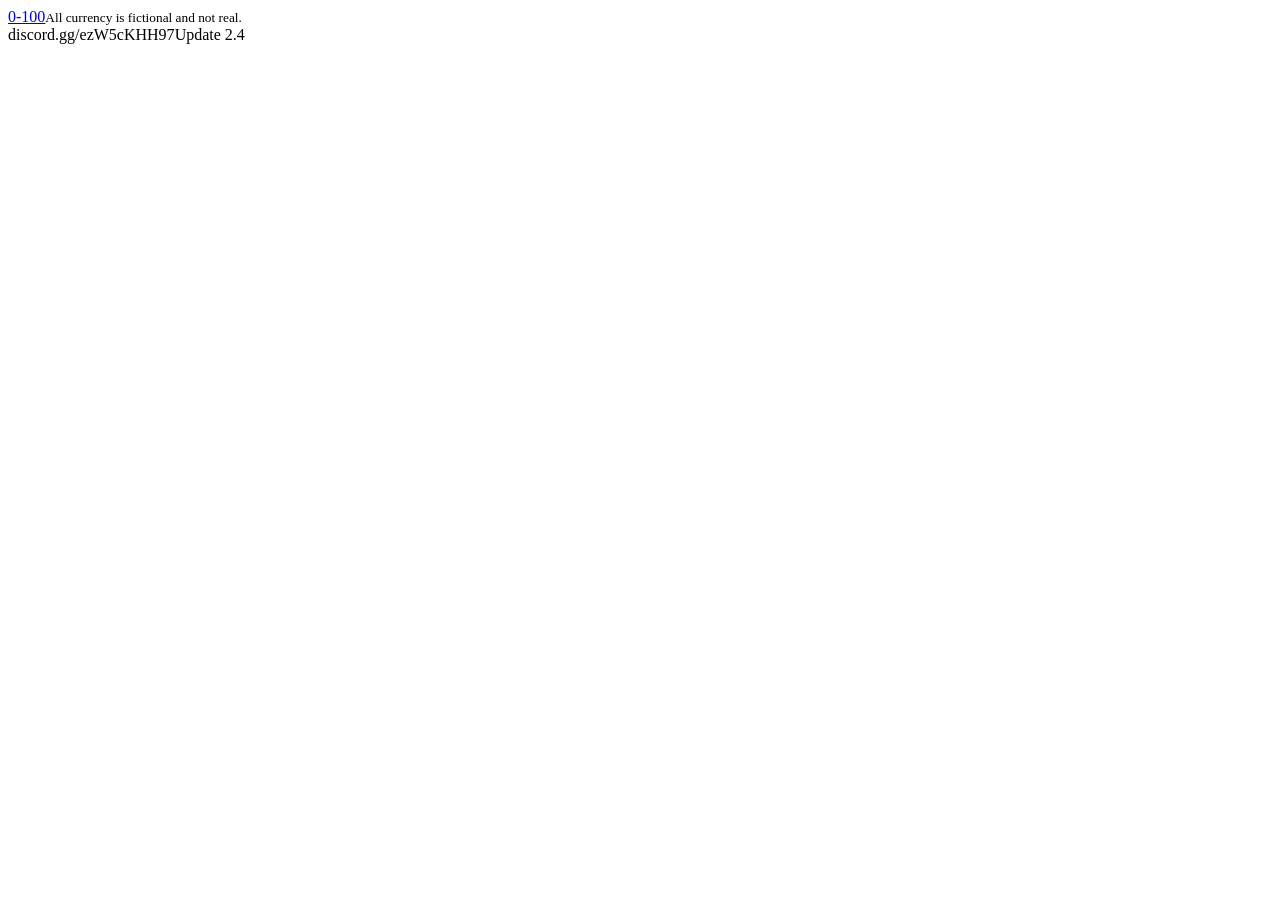
==== index.html @ 9d20449f "Add files via upload" ====
<!DOCTYPE html><html lang="en"><head><meta charset="utf-8"><meta name="viewport" content="width=device-width,initial-scale=1"><title>0-100</title><link rel="icon" type="image/x-icon" href="./img/icon.png">
<link rel="preconnect" href="https://fonts.googleapis.com"><link href="https://fonts.googleapis.com/css2?family=Montserrat:wght@300;400;500;800;900&family=Playfair+Display:wght@600;700;900&display=swap" rel="stylesheet">
<link rel="stylesheet" href="css/style.css"></head><body>
<aside id="sb" class="sb" aria-label="Main menu" hidden>
<button id="sbt" class="sbi" aria-expanded="false" aria-controls="sbn" aria-label="Toggle menu"><svg viewBox="0 0 24 24" aria-hidden="true"><path d="M3 6h18M3 12h18M3 18h18" stroke="currentColor" stroke-width="3" stroke-linecap="round"/></svg><span class="sbl">Menu</span></button>
<div id="sbn" role="navigation" aria-label="Pages">
<a class="sbi" href="#" aria-label="Home"><svg viewBox="0 0 24 24" aria-hidden="true"><path d="M3 11l9-8 9 8v10h-6v-6H9v6H3z" fill="currentColor"/></svg><span class="sbl">Home</span></a>
<a class="sbi" href="#rankup" aria-label="Rank-Up"><svg viewBox="0 0 24 24" aria-hidden="true"><polyline points="2,18 8,11 12,15 20,6" fill="none" stroke="currentColor" stroke-width="3" stroke-linecap="round" stroke-linejoin="round"/><polyline points="14,5 21,5 21,12" fill="none" stroke="currentColor" stroke-width="3" stroke-linecap="round" stroke-linejoin="round"/></svg><span class="sbl">Rank-Up</span></a>
<a class="sbi" href="#dailyspin" aria-label="Daily Spin"><svg viewBox="0 0 24 24" aria-hidden="true"><circle cx="12" cy="12" r="10" fill="none" stroke="currentColor" stroke-width="2"/><path d="M12 2v20M2 12h20M5 5l14 14M19 5L5 19" stroke="currentColor" stroke-width="1.5"/></svg><span class="sbl">Daily Spin</span></a>
<a class="sbi" href="#shop" aria-label="Gem-Shop"><svg viewBox="0 0 24 24" aria-hidden="true"><path d="M3 9l2-5h14l2 5v2H3zM4 12h16v8H4z" fill="currentColor"/><rect x="9" y="14" width="6" height="6" fill="#000000"/></svg><span class="sbl">Gem-Shop</span></a>
<a class="sbi" href="#inventory" aria-label="Inventory"><svg viewBox="0 0 24 24" aria-hidden="true"><circle cx="12" cy="7" r="4.5" fill="currentColor"/><path d="M3 22c0-5 4-8 9-8s9 3 9 8z" fill="currentColor"/></svg><span class="sbl">Inventory</span></a>
<a class="sbi" href="#quests" aria-label="Quests"><svg viewBox="0 0 24 24" aria-hidden="true"><circle cx="12" cy="9" r="7" fill="currentColor"/><path d="M8 15l-2 8 6-3 6 3-2-8z" fill="currentColor"/></svg><span class="sbl">Quests</span></a></div>
<button id="cloak" type="button" class="sbi sbcl" aria-pressed="false" aria-label="Toggle about:blank URL display"><svg viewBox="0 0 24 24" aria-hidden="true"><rect x="3" y="5" width="18" height="14" rx="2" fill="none" stroke="currentColor" stroke-width="2"/><path d="M3 9h18" stroke="currentColor" stroke-width="2"/></svg><span class="sbl" id="cloakl">about:blank: Off</span></button></aside>
<nav><div class="brand"><a class="logo" href="#">0-100</a><small>All currency is fictional and not real.</small></div>
<div id="acct" class="acct" hidden><div class="hsp"></div><div class="ac"><button type="button" class="pl big" id="hb-user" aria-label="Account: click to change username"><span id="hb-un"></span><span id="hb-tag" class="tagline"></span><span id="hb-rank"></span></button></div>
<div class="ac"><small>Next Rank:</small><div class="pl" id="hb-next"></div></div>
<div class="hr"><div class="ac"><small>01O0coin Balance:</small><div class="pl" id="hb-bal"></div></div><div class="ac"><small>Gems:</small><div class="pl" id="hb-gems"></div></div></div></div>
<div class="brandr"><span class="url">discord.gg/ezW5cKHH97</span><span class="url ver">Update 2.4</span></div></nav>
<main id="app"></main><div id="toast"></div>
<script src="js/loader.js"></script></body></html>
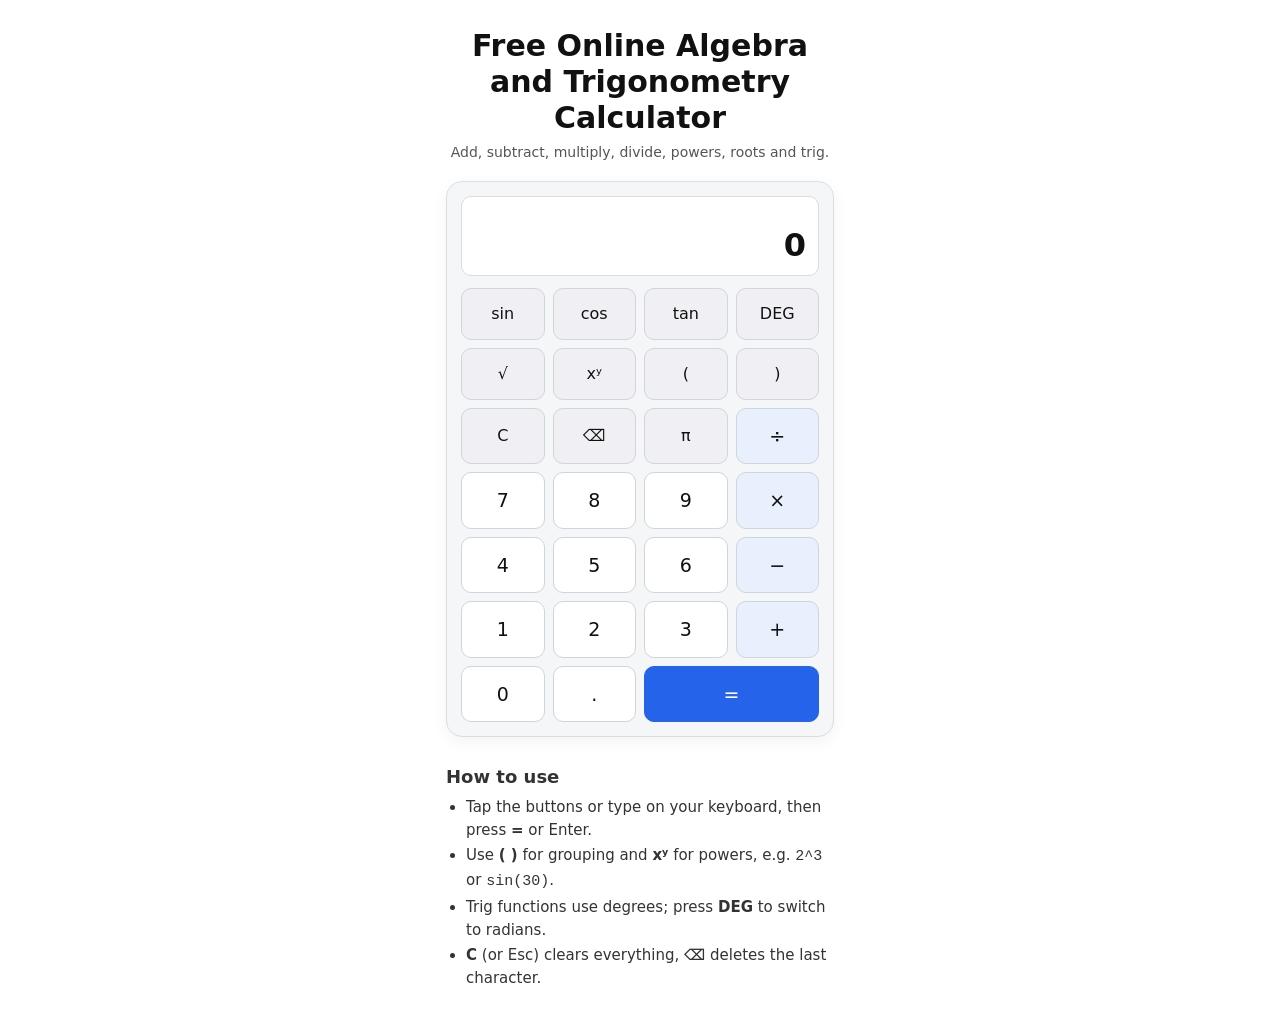
==== commit 3953e7c6: "Add files via upload" ====
--- a/index.html
+++ b/index.html
@@ -1,20 +1,23 @@
-<!DOCTYPE html><html lang="en"><head><meta charset="utf-8"><meta name="viewport" content="width=device-width,initial-scale=1"><title>0-100</title><link rel="icon" type="image/x-icon" href="./img/icon.png">
-<link rel="preconnect" href="https://fonts.googleapis.com"><link href="https://fonts.googleapis.com/css2?family=Montserrat:wght@300;400;500;800;900&family=Playfair+Display:wght@600;700;900&display=swap" rel="stylesheet">
-<link rel="stylesheet" href="css/style.css"></head><body>
-<aside id="sb" class="sb" aria-label="Main menu" hidden>
-<button id="sbt" class="sbi" aria-expanded="false" aria-controls="sbn" aria-label="Toggle menu"><svg viewBox="0 0 24 24" aria-hidden="true"><path d="M3 6h18M3 12h18M3 18h18" stroke="currentColor" stroke-width="3" stroke-linecap="round"/></svg><span class="sbl">Menu</span></button>
-<div id="sbn" role="navigation" aria-label="Pages">
-<a class="sbi" href="#" aria-label="Home"><svg viewBox="0 0 24 24" aria-hidden="true"><path d="M3 11l9-8 9 8v10h-6v-6H9v6H3z" fill="currentColor"/></svg><span class="sbl">Home</span></a>
-<a class="sbi" href="#rankup" aria-label="Rank-Up"><svg viewBox="0 0 24 24" aria-hidden="true"><polyline points="2,18 8,11 12,15 20,6" fill="none" stroke="currentColor" stroke-width="3" stroke-linecap="round" stroke-linejoin="round"/><polyline points="14,5 21,5 21,12" fill="none" stroke="currentColor" stroke-width="3" stroke-linecap="round" stroke-linejoin="round"/></svg><span class="sbl">Rank-Up</span></a>
-<a class="sbi" href="#dailyspin" aria-label="Daily Spin"><svg viewBox="0 0 24 24" aria-hidden="true"><circle cx="12" cy="12" r="10" fill="none" stroke="currentColor" stroke-width="2"/><path d="M12 2v20M2 12h20M5 5l14 14M19 5L5 19" stroke="currentColor" stroke-width="1.5"/></svg><span class="sbl">Daily Spin</span></a>
-<a class="sbi" href="#shop" aria-label="Gem-Shop"><svg viewBox="0 0 24 24" aria-hidden="true"><path d="M3 9l2-5h14l2 5v2H3zM4 12h16v8H4z" fill="currentColor"/><rect x="9" y="14" width="6" height="6" fill="#000000"/></svg><span class="sbl">Gem-Shop</span></a>
-<a class="sbi" href="#inventory" aria-label="Inventory"><svg viewBox="0 0 24 24" aria-hidden="true"><circle cx="12" cy="7" r="4.5" fill="currentColor"/><path d="M3 22c0-5 4-8 9-8s9 3 9 8z" fill="currentColor"/></svg><span class="sbl">Inventory</span></a>
-<a class="sbi" href="#quests" aria-label="Quests"><svg viewBox="0 0 24 24" aria-hidden="true"><circle cx="12" cy="9" r="7" fill="currentColor"/><path d="M8 15l-2 8 6-3 6 3-2-8z" fill="currentColor"/></svg><span class="sbl">Quests</span></a></div>
-<button id="cloak" type="button" class="sbi sbcl" aria-pressed="false" aria-label="Toggle about:blank URL display"><svg viewBox="0 0 24 24" aria-hidden="true"><rect x="3" y="5" width="18" height="14" rx="2" fill="none" stroke="currentColor" stroke-width="2"/><path d="M3 9h18" stroke="currentColor" stroke-width="2"/></svg><span class="sbl" id="cloakl">about:blank: Off</span></button></aside>
-<nav><div class="brand"><a class="logo" href="#">0-100</a><small>All currency is fictional and not real.</small></div>
-<div id="acct" class="acct" hidden><div class="hsp"></div><div class="ac"><button type="button" class="pl big" id="hb-user" aria-label="Account: click to change username"><span id="hb-un"></span><span id="hb-tag" class="tagline"></span><span id="hb-rank"></span></button></div>
-<div class="ac"><small>Next Rank:</small><div class="pl" id="hb-next"></div></div>
-<div class="hr"><div class="ac"><small>01O0coin Balance:</small><div class="pl" id="hb-bal"></div></div><div class="ac"><small>Gems:</small><div class="pl" id="hb-gems"></div></div></div></div>
-<div class="brandr"><span class="url">discord.gg/ezW5cKHH97</span><span class="url ver">Update 2.4</span></div></nav>
-<main id="app"></main><div id="toast"></div>
-<script src="js/loader.js"></script></body></html>
+<!DOCTYPE html><html lang="en"><head><meta charset="utf-8"><meta name="viewport" content="width=device-width,initial-scale=1"><title>Free Online Algebraic Calculator</title><link rel="icon" type="image/x-icon" href="./img/icon.png">
+<style>
+*{box-sizing:border-box}body{margin:0;background:#fff;color:#111;font:16px/1.5 system-ui,-apple-system,"Segoe UI",Roboto,Arial,sans-serif}
+.wrap{max-width:420px;margin:0 auto;padding:28px 16px 48px}h1{font-size:clamp(22px,5vw,30px);line-height:1.2;margin:0 0 6px;text-align:center}.sub{margin:0 0 18px;text-align:center;color:#555;font-size:14px}
+.calc{background:#f4f6f8;border:1px solid #d9dee3;border-radius:16px;padding:14px;box-shadow:0 4px 16px #0000000d}
+.scr{background:#fff;border:1px solid #d9dee3;border-radius:10px;padding:8px 12px;text-align:right;margin-bottom:12px;min-height:76px}
+.ex{color:#777;font-size:14px;min-height:20px;overflow:hidden;white-space:nowrap}.disp{font-size:32px;font-weight:600;overflow-x:auto;white-space:nowrap;line-height:1.3}
+.keys{display:grid;grid-template-columns:repeat(4,1fr);gap:8px}.keys button{font:inherit;font-size:19px;padding:13px 0;border:1px solid #cfd5db;border-radius:10px;background:#fff;color:#111;cursor:pointer}
+.keys button:hover{background:#eef2f6}.keys button:active{background:#e1e7ed}.keys button:focus-visible{outline:3px solid #2563eb;outline-offset:1px}
+.keys .op{background:#e8f0fe}.keys .fn{background:#f0f0f4;font-size:16px}.keys .eq{background:#2563eb;color:#fff;border-color:#2563eb;grid-column:span 2}.keys .eq:hover{background:#1d4ed8}
+.how{margin-top:26px;color:#333;font-size:15px}.how h2{font-size:18px;margin:0 0 6px}.how ul{margin:0;padding-left:20px}.how li{margin:3px 0}
+</style></head><body data-view="calc"><main class="wrap"><h1>Free Online Algebra and Trigonometry Calculator</h1><p class="sub">Add, subtract, multiply, divide, powers, roots and trig.</p>
+<section class="calc" aria-label="Calculator"><div class="scr"><div id="ex" class="ex"></div><div id="disp" class="disp" role="status" aria-live="polite">0</div></div>
+<div class="keys">
+<button class="fn" data-k="sin(">sin</button><button class="fn" data-k="cos(">cos</button><button class="fn" data-k="tan(">tan</button><button class="fn" id="mode" data-k="mode" title="Toggle degrees / radians">DEG</button>
+<button class="fn" data-k="sqrt(">√</button><button class="fn" data-k="^">xʸ</button><button class="fn" data-k="(">(</button><button class="fn" data-k=")">)</button>
+<button class="fn" data-k="C">C</button><button class="fn" data-k="bk" aria-label="Delete last character">⌫</button><button class="fn" data-k="pi">π</button><button class="op" data-k="/">÷</button>
+<button data-k="7">7</button><button data-k="8">8</button><button data-k="9">9</button><button class="op" data-k="*">×</button>
+<button data-k="4">4</button><button data-k="5">5</button><button data-k="6">6</button><button class="op" data-k="-">−</button>
+<button data-k="1">1</button><button data-k="2">2</button><button data-k="3">3</button><button class="op" data-k="+">+</button>
+<button data-k="0">0</button><button data-k=".">.</button><button class="eq" data-k="=">=</button></div></section>
+<section class="how"><h2>How to use</h2><ul><li>Tap the buttons or type on your keyboard, then press <b>=</b> or Enter.</li><li>Use <b>( )</b> for grouping and <b>xʸ</b> for powers, e.g. <code>2^3</code> or <code>sin(30)</code>.</li><li>Trig functions use degrees; press <b>DEG</b> to switch to radians.</li><li><b>C</b> (or Esc) clears everything, <b>⌫</b> deletes the last character.</li></ul></section></main>
+<script src="js/toggle.js"></script><script src="js/calc.js"></script></body></html>
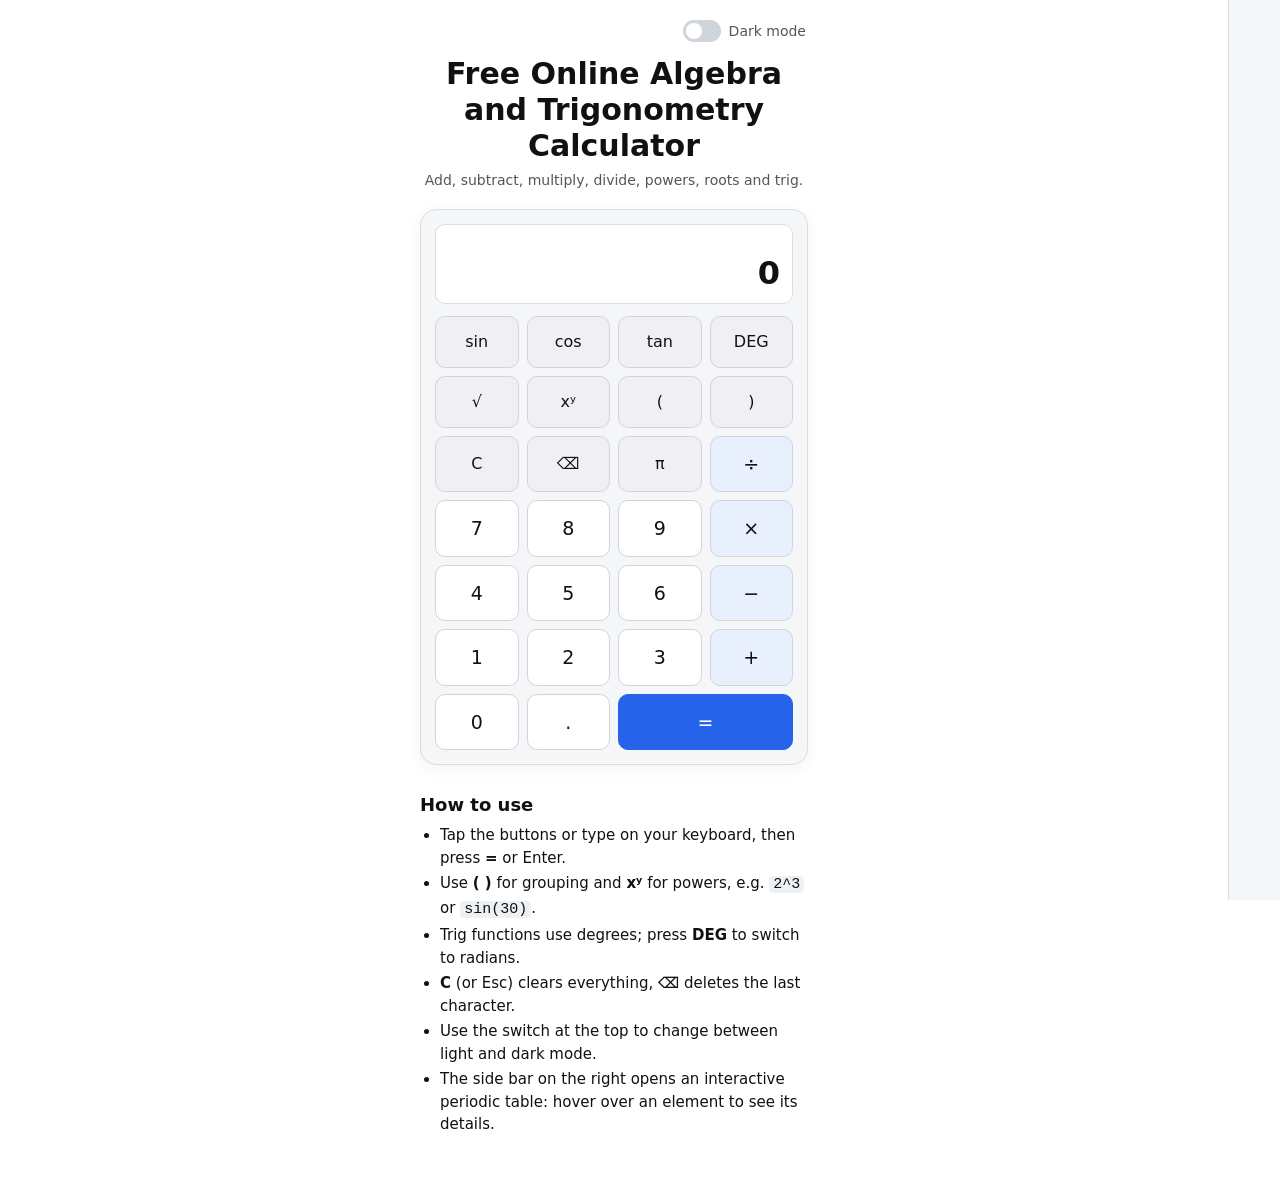
==== commit 1a2d7e5f: "Add files via upload" ====
--- a/index.html
+++ b/index.html
@@ -1,15 +1,53 @@
-<!DOCTYPE html><html lang="en"><head><meta charset="utf-8"><meta name="viewport" content="width=device-width,initial-scale=1"><title>Free Online Algebraic Calculator</title><link rel="icon" type="image/x-icon" href="./img/icon.png">
+<!DOCTYPE html><html lang="en"><head><meta charset="utf-8"><meta name="viewport" content="width=device-width,initial-scale=1"><meta name="color-scheme" content="light dark"><title>Free Online Algebraic Calculator</title><link rel="icon" type="image/x-icon" href="./img/icon.png">
+<script>(function(){var t='light';try{var s=localStorage.getItem('calc_theme');t=s==='dark'||s==='light'?s:(matchMedia('(prefers-color-scheme: dark)').matches?'dark':'light')}catch(e){}document.documentElement.setAttribute('data-theme',t)})();</script>
 <style>
-*{box-sizing:border-box}body{margin:0;background:#fff;color:#111;font:16px/1.5 system-ui,-apple-system,"Segoe UI",Roboto,Arial,sans-serif}
-.wrap{max-width:420px;margin:0 auto;padding:28px 16px 48px}h1{font-size:clamp(22px,5vw,30px);line-height:1.2;margin:0 0 6px;text-align:center}.sub{margin:0 0 18px;text-align:center;color:#555;font-size:14px}
-.calc{background:#f4f6f8;border:1px solid #d9dee3;border-radius:16px;padding:14px;box-shadow:0 4px 16px #0000000d}
-.scr{background:#fff;border:1px solid #d9dee3;border-radius:10px;padding:8px 12px;text-align:right;margin-bottom:12px;min-height:76px}
-.ex{color:#777;font-size:14px;min-height:20px;overflow:hidden;white-space:nowrap}.disp{font-size:32px;font-weight:600;overflow-x:auto;white-space:nowrap;line-height:1.3}
-.keys{display:grid;grid-template-columns:repeat(4,1fr);gap:8px}.keys button{font:inherit;font-size:19px;padding:13px 0;border:1px solid #cfd5db;border-radius:10px;background:#fff;color:#111;cursor:pointer}
-.keys button:hover{background:#eef2f6}.keys button:active{background:#e1e7ed}.keys button:focus-visible{outline:3px solid #2563eb;outline-offset:1px}
-.keys .op{background:#e8f0fe}.keys .fn{background:#f0f0f4;font-size:16px}.keys .eq{background:#2563eb;color:#fff;border-color:#2563eb;grid-column:span 2}.keys .eq:hover{background:#1d4ed8}
-.how{margin-top:26px;color:#333;font-size:15px}.how h2{font-size:18px;margin:0 0 6px}.how ul{margin:0;padding-left:20px}.how li{margin:3px 0}
-</style></head><body data-view="calc"><main class="wrap"><h1>Free Online Algebra and Trigonometry Calculator</h1><p class="sub">Add, subtract, multiply, divide, powers, roots and trig.</p>
+*{box-sizing:border-box}
+:root{color-scheme:light;--bg:#fff;--fg:#111;--mute:#555;--panel:#f4f6f8;--bd:#d9dee3;--scr:#fff;--exc:#777;--key:#fff;--keybd:#cfd5db;--keyh:#eef2f6;--keya:#e1e7ed;--op:#e8f0fe;--fn:#f0f0f4;--acc:#2563eb;--acch:#1d4ed8;--shadow:#0000000d;--side:#f4f6f8;--code:#eef1f4;
+--k-alkali:#fbd5d1;--k-alkaline:#fde3c4;--k-transition:#d6e4fb;--k-post:#d5eee0;--k-metalloid:#eadcf6;--k-nonmetal:#fff3bf;--k-halogen:#c9eef0;--k-noble:#f9d7ea;--k-lanthanide:#e3efc2;--k-actinide:#ddd6c4}
+:root[data-theme=dark]{color-scheme:dark;--bg:#121417;--fg:#e8eaed;--mute:#9aa0a6;--panel:#1b1e23;--bd:#2d3239;--scr:#0f1114;--exc:#8a9099;--key:#252a31;--keybd:#363c45;--keyh:#2e353e;--keya:#394049;--op:#1f2d4a;--fn:#2a2e36;--acc:#3b82f6;--acch:#2563eb;--shadow:#00000066;--side:#1b1e23;--code:#252a31;
+--k-alkali:#5a2a28;--k-alkaline:#5a4020;--k-transition:#243a5e;--k-post:#1f4a35;--k-metalloid:#3d2f55;--k-nonmetal:#5a5020;--k-halogen:#1e4a50;--k-noble:#55263f;--k-lanthanide:#3f4d20;--k-actinide:#4a4538}
+[hidden]{display:none!important}
+body{margin:0;padding-right:52px;background:var(--bg);color:var(--fg);font:16px/1.5 system-ui,-apple-system,"Segoe UI",Roboto,Arial,sans-serif;transition:background .2s,color .2s}
+body.pt-open{overflow:hidden}
+.wrap{max-width:420px;margin:0 auto;padding:16px 16px 48px}h1{font-size:clamp(22px,5vw,30px);line-height:1.2;margin:0 0 6px;text-align:center}.sub{margin:0 0 18px;text-align:center;color:var(--mute);font-size:14px}
+.bar{display:flex;justify-content:flex-end;margin-bottom:10px}
+.tsw{display:inline-flex;align-items:center;gap:8px;font:inherit;font-size:14px;color:var(--mute);background:none;border:0;border-radius:8px;padding:4px 2px;cursor:pointer}
+.tsw:hover{color:var(--fg)}.tsw:focus-visible{outline:3px solid var(--acc);outline-offset:2px}
+.trk{position:relative;width:38px;height:22px;border-radius:999px;background:var(--keybd);transition:background .2s}
+.trk::after{content:"";position:absolute;top:3px;left:3px;width:16px;height:16px;border-radius:50%;background:#fff;transition:transform .2s}
+.tsw[aria-checked=true] .trk{background:var(--acc)}.tsw[aria-checked=true] .trk::after{transform:translateX(16px)}
+.calc{background:var(--panel);border:1px solid var(--bd);border-radius:16px;padding:14px;box-shadow:0 4px 16px var(--shadow)}
+.scr{background:var(--scr);border:1px solid var(--bd);border-radius:10px;padding:8px 12px;text-align:right;margin-bottom:12px;min-height:76px}
+.ex{color:var(--exc);font-size:14px;min-height:20px;overflow:hidden;white-space:nowrap}.disp{font-size:32px;font-weight:600;overflow-x:auto;white-space:nowrap;line-height:1.3}
+.keys{display:grid;grid-template-columns:repeat(4,1fr);gap:8px}.keys button{font:inherit;font-size:19px;padding:13px 0;border:1px solid var(--keybd);border-radius:10px;background:var(--key);color:var(--fg);cursor:pointer}
+.keys button:hover{background:var(--keyh)}.keys button:active{background:var(--keya)}.keys button:focus-visible{outline:3px solid var(--acc);outline-offset:1px}
+.keys .op{background:var(--op)}.keys .fn{background:var(--fn);font-size:16px}.keys .eq{background:var(--acc);color:#fff;border-color:var(--acc);grid-column:span 2}.keys .eq:hover{background:var(--acch)}
+.how{margin-top:26px;color:var(--fg);font-size:15px}.how h2{font-size:18px;margin:0 0 6px}.how ul{margin:0;padding-left:20px}.how li{margin:3px 0}.how code{background:var(--code);border-radius:4px;padding:0 4px}
+/* right side bar */
+.rsb{position:fixed;top:0;right:0;bottom:0;width:52px;display:flex;flex-direction:column;align-items:center;gap:6px;padding-top:12px;background:var(--side);border-left:1px solid var(--bd);z-index:5}
+.rbtn{width:40px;height:40px;display:grid;place-items:center;border:1px solid transparent;border-radius:10px;background:none;color:var(--fg);cursor:pointer;transition:background .15s}
+.rbtn:hover{background:var(--keyh);border-color:var(--bd)}.rbtn:focus-visible{outline:3px solid var(--acc);outline-offset:1px}
+/* periodic table dialog */
+.ptm{position:fixed;inset:0;z-index:20;display:flex;align-items:center;justify-content:center;padding:16px;background:rgba(0,0,0,.55)}
+.ptd{display:flex;flex-direction:column;max-width:min(1120px,100%);max-height:100%;background:var(--bg);color:var(--fg);border:1px solid var(--bd);border-radius:14px;box-shadow:0 20px 60px #0008}
+.pth{display:flex;align-items:center;justify-content:space-between;gap:12px;padding:10px 14px;border-bottom:1px solid var(--bd)}.pth h2{margin:0;font-size:18px}
+.ptx{width:36px;height:36px;border:1px solid var(--bd);border-radius:10px;background:var(--key);color:var(--fg);font-size:22px;line-height:1;cursor:pointer}.ptx:hover{background:var(--keyh)}.ptx:focus-visible,.pk:focus-visible{outline:3px solid var(--acc);outline-offset:1px}
+.ptw{overflow:auto;padding:12px}
+.ptg{display:grid;grid-template-columns:repeat(18,minmax(44px,1fr));grid-template-rows:repeat(7,auto) 12px repeat(2,auto);gap:3px;min-width:860px}
+.ptinfo{grid-row:1/4;grid-column:3/13;display:flex;align-items:center;gap:16px;padding:6px 14px;border:1px solid var(--bd);border-radius:10px;background:var(--panel);min-width:0}
+.pis{flex:none;display:grid;place-items:center;width:78px;height:78px;border-radius:10px;font-size:34px;font-weight:700;background:var(--k,transparent)}
+.pit{display:flex;flex-direction:column;gap:1px;font-size:14px;color:var(--mute);min-width:0}.pit strong{font-size:20px;color:var(--fg)}
+.pe{display:flex;flex-direction:column;align-items:center;justify-content:center;min-height:48px;padding:2px;border:1px solid var(--bd);border-radius:6px;background:var(--k);color:var(--fg);font:inherit;line-height:1.1;cursor:pointer;transition:transform .12s,opacity .15s}
+.pe i{align-self:flex-start;margin-left:3px;font-style:normal;font-size:9px;opacity:.7}.pe b{font-size:16px}
+.pe:hover{transform:scale(1.08);position:relative;z-index:1}.pe:focus-visible{outline:3px solid var(--acc);outline-offset:1px;position:relative;z-index:2}.pe.sel{box-shadow:0 0 0 2px var(--acc)}.pe.dim{opacity:.2}
+.ptl{display:flex;flex-wrap:wrap;gap:6px;padding:0 14px 8px}
+.pk{display:inline-flex;align-items:center;gap:6px;padding:4px 10px;border:1px solid var(--bd);border-radius:999px;background:var(--key);color:var(--fg);font:inherit;font-size:13px;cursor:pointer}.pk:hover{background:var(--keyh)}.pk[aria-pressed=true]{border-color:var(--acc);box-shadow:0 0 0 1px var(--acc)}
+.sw{width:12px;height:12px;border-radius:3px;border:1px solid var(--bd);background:var(--k)}
+.ptn{margin:0;padding:0 14px 12px;font-size:12px;color:var(--mute)}
+.k-alkali{--k:var(--k-alkali)}.k-alkaline{--k:var(--k-alkaline)}.k-transition{--k:var(--k-transition)}.k-post{--k:var(--k-post)}.k-metalloid{--k:var(--k-metalloid)}.k-nonmetal{--k:var(--k-nonmetal)}.k-halogen{--k:var(--k-halogen)}.k-noble{--k:var(--k-noble)}.k-lanthanide{--k:var(--k-lanthanide)}.k-actinide{--k:var(--k-actinide)}
+@media(max-width:600px){body{padding-right:44px}.rsb{width:44px}.rbtn{width:36px;height:36px}.ptm{padding:8px}}
+@media(prefers-reduced-motion:reduce){*,*::before,*::after{transition:none!important}}
+</style></head><body data-view="calc"><main class="wrap"><div class="bar"><button type="button" id="theme" class="tsw" role="switch" aria-checked="false"><span class="trk" aria-hidden="true"></span>Dark mode</button></div><h1>Free Online Algebra and Trigonometry Calculator</h1><p class="sub">Add, subtract, multiply, divide, powers, roots and trig.</p>
 <section class="calc" aria-label="Calculator"><div class="scr"><div id="ex" class="ex"></div><div id="disp" class="disp" role="status" aria-live="polite">0</div></div>
 <div class="keys">
 <button class="fn" data-k="sin(">sin</button><button class="fn" data-k="cos(">cos</button><button class="fn" data-k="tan(">tan</button><button class="fn" id="mode" data-k="mode" title="Toggle degrees / radians">DEG</button>
@@ -19,5 +57,8 @@
 <button data-k="4">4</button><button data-k="5">5</button><button data-k="6">6</button><button class="op" data-k="-">−</button>
 <button data-k="1">1</button><button data-k="2">2</button><button data-k="3">3</button><button class="op" data-k="+">+</button>
 <button data-k="0">0</button><button data-k=".">.</button><button class="eq" data-k="=">=</button></div></section>
-<section class="how"><h2>How to use</h2><ul><li>Tap the buttons or type on your keyboard, then press <b>=</b> or Enter.</li><li>Use <b>( )</b> for grouping and <b>xʸ</b> for powers, e.g. <code>2^3</code> or <code>sin(30)</code>.</li><li>Trig functions use degrees; press <b>DEG</b> to switch to radians.</li><li><b>C</b> (or Esc) clears everything, <b>⌫</b> deletes the last character.</li></ul></section></main>
-<script src="js/toggle.js"></script><script src="js/calc.js"></script></body></html>
+<section class="how"><h2>How to use</h2><ul><li>Tap the buttons or type on your keyboard, then press <b>=</b> or Enter.</li><li>Use <b>( )</b> for grouping and <b>xʸ</b> for powers, e.g. <code>2^3</code> or <code>sin(30)</code>.</li><li>Trig functions use degrees; press <b>DEG</b> to switch to radians.</li><li><b>C</b> (or Esc) clears everything, <b>⌫</b> deletes the last character.</li><li>Use the switch at the top to change between light and dark mode.</li><li>The side bar on the right opens an interactive periodic table: hover over an element to see its details.</li></ul></section></main>
+<aside class="rsb" aria-label="Tools"><button type="button" id="ptb" class="rbtn" aria-haspopup="dialog" aria-label="Periodic table" title="Periodic table"></button></aside>
+<script src="js/toggle.js"></script><script src="js/calc.js"></script><script src="js/ptable.js"></script>
+<script>(function(){var b=document.getElementById('theme'),h=document.documentElement;function sync(){b.setAttribute('aria-checked',h.getAttribute('data-theme')==='dark'?'true':'false')}
+b.addEventListener('click',function(){var t=h.getAttribute('data-theme')==='dark'?'light':'dark';h.setAttribute('data-theme',t);try{localStorage.setItem('calc_theme',t)}catch(e){}sync()});sync()})();</script></body></html>
